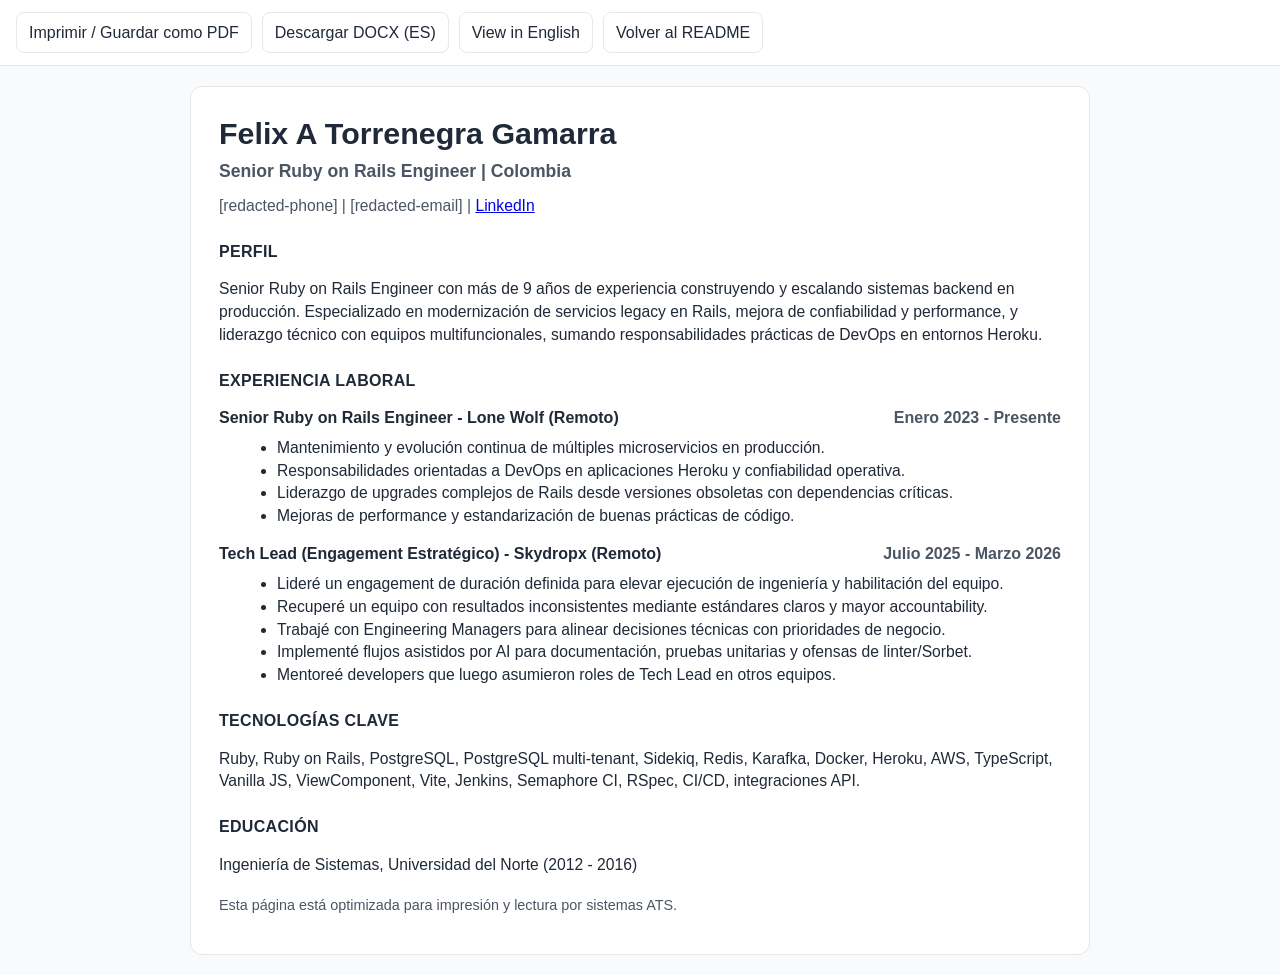
==== docs/cv/es/index.html @ f995a141 "Remove PDF CV and update README with enhanced profile, employment history, and contact information." ====
<!doctype html>
<html lang="es">
  <head>
    <meta charset="utf-8" />
    <meta name="viewport" content="width=device-width, initial-scale=1" />
    <title>Felix A Torrenegra Gamarra - CV (ES)</title>
    <link rel="stylesheet" href="../styles.css" />
  </head>
  <body>
    <div class="toolbar">
      <button onclick="window.print()">Imprimir / Guardar como PDF</button>
      <a href="../../../Felix_A_Torrenegra_Gamarra_-_Senior_Ruby_on_Rails_Engineer_Professional_ES.docx" download>Descargar DOCX (ES)</a>
      <a href="../en/">View in English</a>
      <a href="../../../README.es.md">Volver al README</a>
    </div>

    <main class="cv">
      <h1>Felix A Torrenegra Gamarra</h1>
      <h2>Senior Ruby on Rails Engineer | Colombia</h2>
      <p class="contact">
        [redacted-phone] | [redacted-email] |
        <a href="https://www.linkedin.com/in/felix-a-t-46b80a123/">LinkedIn</a>
      </p>

      <h3>Perfil</h3>
      <p>
        Senior Ruby on Rails Engineer con más de 9 años de experiencia construyendo y escalando sistemas backend en producción.
        Especializado en modernización de servicios legacy en Rails, mejora de confiabilidad y performance, y liderazgo técnico
        con equipos multifuncionales, sumando responsabilidades prácticas de DevOps en entornos Heroku.
      </p>

      <h3>Experiencia Laboral</h3>

      <section class="job">
        <div class="job-header">
          <div class="job-title">Senior Ruby on Rails Engineer - Lone Wolf (Remoto)</div>
          <div class="job-date">Enero 2023 - Presente</div>
        </div>
        <ul>
          <li>Mantenimiento y evolución continua de múltiples microservicios en producción.</li>
          <li>Responsabilidades orientadas a DevOps en aplicaciones Heroku y confiabilidad operativa.</li>
          <li>Liderazgo de upgrades complejos de Rails desde versiones obsoletas con dependencias críticas.</li>
          <li>Mejoras de performance y estandarización de buenas prácticas de código.</li>
        </ul>
      </section>

      <section class="job">
        <div class="job-header">
          <div class="job-title">Tech Lead (Engagement Estratégico) - Skydropx (Remoto)</div>
          <div class="job-date">Julio 2025 - Marzo 2026</div>
        </div>
        <ul>
          <li>Lideré un engagement de duración definida para elevar ejecución de ingeniería y habilitación del equipo.</li>
          <li>Recuperé un equipo con resultados inconsistentes mediante estándares claros y mayor accountability.</li>
          <li>Trabajé con Engineering Managers para alinear decisiones técnicas con prioridades de negocio.</li>
          <li>Implementé flujos asistidos por AI para documentación, pruebas unitarias y ofensas de linter/Sorbet.</li>
          <li>Mentoreé developers que luego asumieron roles de Tech Lead en otros equipos.</li>
        </ul>
      </section>

      <h3>Tecnologías Clave</h3>
      <p>
        Ruby, Ruby on Rails, PostgreSQL, PostgreSQL multi-tenant, Sidekiq, Redis, Karafka, Docker, Heroku, AWS, TypeScript,
        Vanilla JS, ViewComponent, Vite, Jenkins, Semaphore CI, RSpec, CI/CD, integraciones API.
      </p>

      <h3>Educación</h3>
      <p>Ingeniería de Sistemas, Universidad del Norte (2012 - 2016)</p>

      <p class="footer-note">Esta página está optimizada para impresión y lectura por sistemas ATS.</p>
    </main>
  </body>
</html>
---- docs/cv/styles.css ----
:root {
  --text: #1f2937;
  --muted: #4b5563;
  --line: #e5e7eb;
  --bg: #f8fafc;
}

* {
  box-sizing: border-box;
}

body {
  margin: 0;
  font-family: Calibri, "Segoe UI", Arial, sans-serif;
  color: var(--text);
  background: var(--bg);
  line-height: 1.45;
}

.toolbar {
  position: sticky;
  top: 0;
  z-index: 10;
  display: flex;
  gap: 10px;
  padding: 12px 16px;
  border-bottom: 1px solid var(--line);
  background: #ffffff;
}

.toolbar a,
.toolbar button {
  font: inherit;
  border: 1px solid var(--line);
  background: #fff;
  color: var(--text);
  padding: 8px 12px;
  border-radius: 8px;
  cursor: pointer;
  text-decoration: none;
}

.cv {
  max-width: 900px;
  margin: 20px auto;
  padding: 24px 28px;
  background: #fff;
  border: 1px solid var(--line);
  border-radius: 12px;
}

h1 {
  margin: 0;
  font-size: 1.9rem;
}

h2 {
  margin: 4px 0 0;
  font-size: 1.1rem;
  color: var(--muted);
  font-weight: 600;
}

h3 {
  margin: 22px 0 8px;
  font-size: 1rem;
  letter-spacing: 0.02em;
  text-transform: uppercase;
}

p,
li {
  font-size: 0.98rem;
}

.contact {
  margin-top: 10px;
  color: var(--muted);
}

.job {
  margin: 14px 0;
}

.job-header {
  display: flex;
  justify-content: space-between;
  gap: 12px;
  flex-wrap: wrap;
}

.job-title {
  font-weight: 700;
}

.job-date {
  color: var(--muted);
  font-weight: 600;
}

ul {
  margin: 8px 0 0 18px;
}

.footer-note {
  margin-top: 18px;
  color: var(--muted);
  font-size: 0.9rem;
}

@media print {
  body {
    background: #fff;
  }
  .toolbar {
    display: none;
  }
  .cv {
    border: 0;
    border-radius: 0;
    margin: 0;
    max-width: none;
    padding: 0;
  }
}
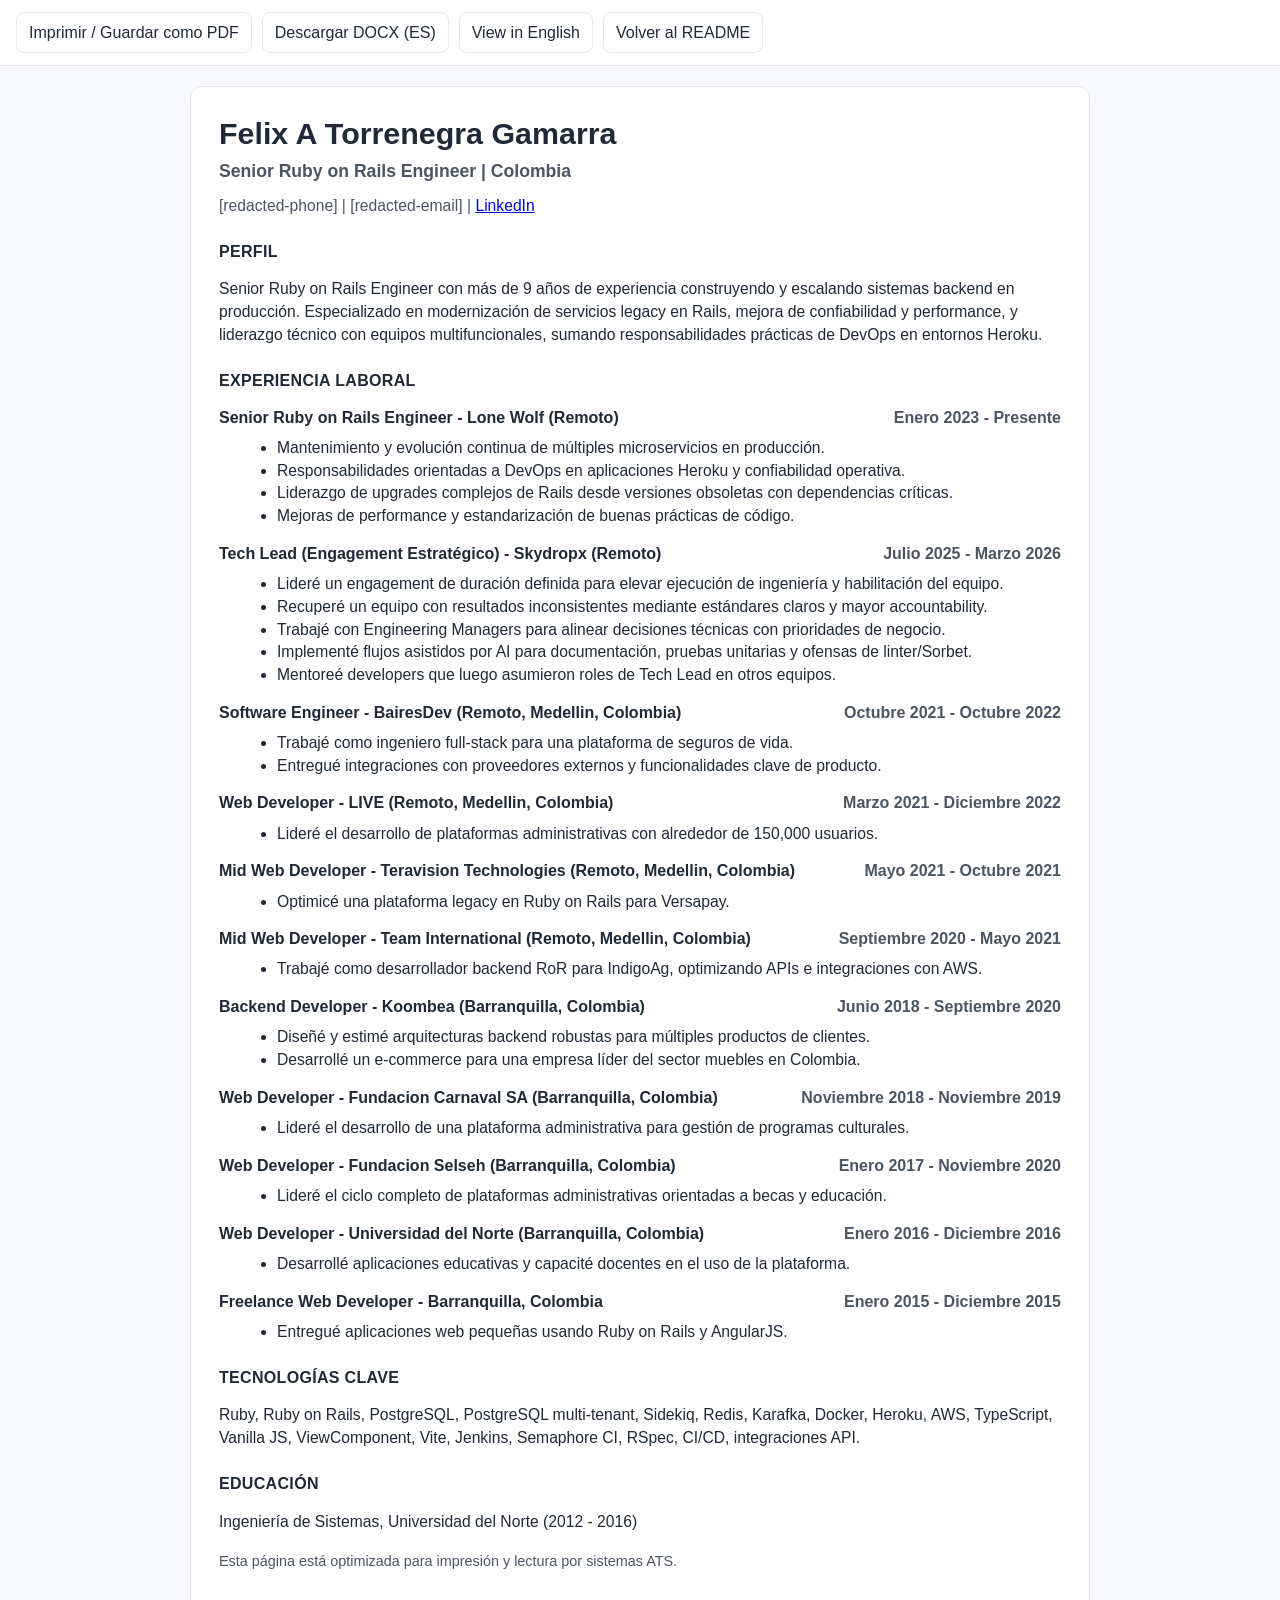
==== commit df8b50d3: "Update CV links in README files and expand employment history in HTML CVs for both English and Spani" ====
--- a/docs/cv/es/index.html
+++ b/docs/cv/es/index.html
@@ -58,6 +58,98 @@
         </ul>
       </section>
 
+      <section class="job">
+        <div class="job-header">
+          <div class="job-title">Software Engineer - BairesDev (Remoto, Medellin, Colombia)</div>
+          <div class="job-date">Octubre 2021 - Octubre 2022</div>
+        </div>
+        <ul>
+          <li>Trabajé como ingeniero full-stack para una plataforma de seguros de vida.</li>
+          <li>Entregué integraciones con proveedores externos y funcionalidades clave de producto.</li>
+        </ul>
+      </section>
+
+      <section class="job">
+        <div class="job-header">
+          <div class="job-title">Web Developer - LIVE (Remoto, Medellin, Colombia)</div>
+          <div class="job-date">Marzo 2021 - Diciembre 2022</div>
+        </div>
+        <ul>
+          <li>Lideré el desarrollo de plataformas administrativas con alrededor de 150,000 usuarios.</li>
+        </ul>
+      </section>
+
+      <section class="job">
+        <div class="job-header">
+          <div class="job-title">Mid Web Developer - Teravision Technologies (Remoto, Medellin, Colombia)</div>
+          <div class="job-date">Mayo 2021 - Octubre 2021</div>
+        </div>
+        <ul>
+          <li>Optimicé una plataforma legacy en Ruby on Rails para Versapay.</li>
+        </ul>
+      </section>
+
+      <section class="job">
+        <div class="job-header">
+          <div class="job-title">Mid Web Developer - Team International (Remoto, Medellin, Colombia)</div>
+          <div class="job-date">Septiembre 2020 - Mayo 2021</div>
+        </div>
+        <ul>
+          <li>Trabajé como desarrollador backend RoR para IndigoAg, optimizando APIs e integraciones con AWS.</li>
+        </ul>
+      </section>
+
+      <section class="job">
+        <div class="job-header">
+          <div class="job-title">Backend Developer - Koombea (Barranquilla, Colombia)</div>
+          <div class="job-date">Junio 2018 - Septiembre 2020</div>
+        </div>
+        <ul>
+          <li>Diseñé y estimé arquitecturas backend robustas para múltiples productos de clientes.</li>
+          <li>Desarrollé un e-commerce para una empresa líder del sector muebles en Colombia.</li>
+        </ul>
+      </section>
+
+      <section class="job">
+        <div class="job-header">
+          <div class="job-title">Web Developer - Fundacion Carnaval SA (Barranquilla, Colombia)</div>
+          <div class="job-date">Noviembre 2018 - Noviembre 2019</div>
+        </div>
+        <ul>
+          <li>Lideré el desarrollo de una plataforma administrativa para gestión de programas culturales.</li>
+        </ul>
+      </section>
+
+      <section class="job">
+        <div class="job-header">
+          <div class="job-title">Web Developer - Fundacion Selseh (Barranquilla, Colombia)</div>
+          <div class="job-date">Enero 2017 - Noviembre 2020</div>
+        </div>
+        <ul>
+          <li>Lideré el ciclo completo de plataformas administrativas orientadas a becas y educación.</li>
+        </ul>
+      </section>
+
+      <section class="job">
+        <div class="job-header">
+          <div class="job-title">Web Developer - Universidad del Norte (Barranquilla, Colombia)</div>
+          <div class="job-date">Enero 2016 - Diciembre 2016</div>
+        </div>
+        <ul>
+          <li>Desarrollé aplicaciones educativas y capacité docentes en el uso de la plataforma.</li>
+        </ul>
+      </section>
+
+      <section class="job">
+        <div class="job-header">
+          <div class="job-title">Freelance Web Developer - Barranquilla, Colombia</div>
+          <div class="job-date">Enero 2015 - Diciembre 2015</div>
+        </div>
+        <ul>
+          <li>Entregué aplicaciones web pequeñas usando Ruby on Rails y AngularJS.</li>
+        </ul>
+      </section>
+
       <h3>Tecnologías Clave</h3>
       <p>
         Ruby, Ruby on Rails, PostgreSQL, PostgreSQL multi-tenant, Sidekiq, Redis, Karafka, Docker, Heroku, AWS, TypeScript,
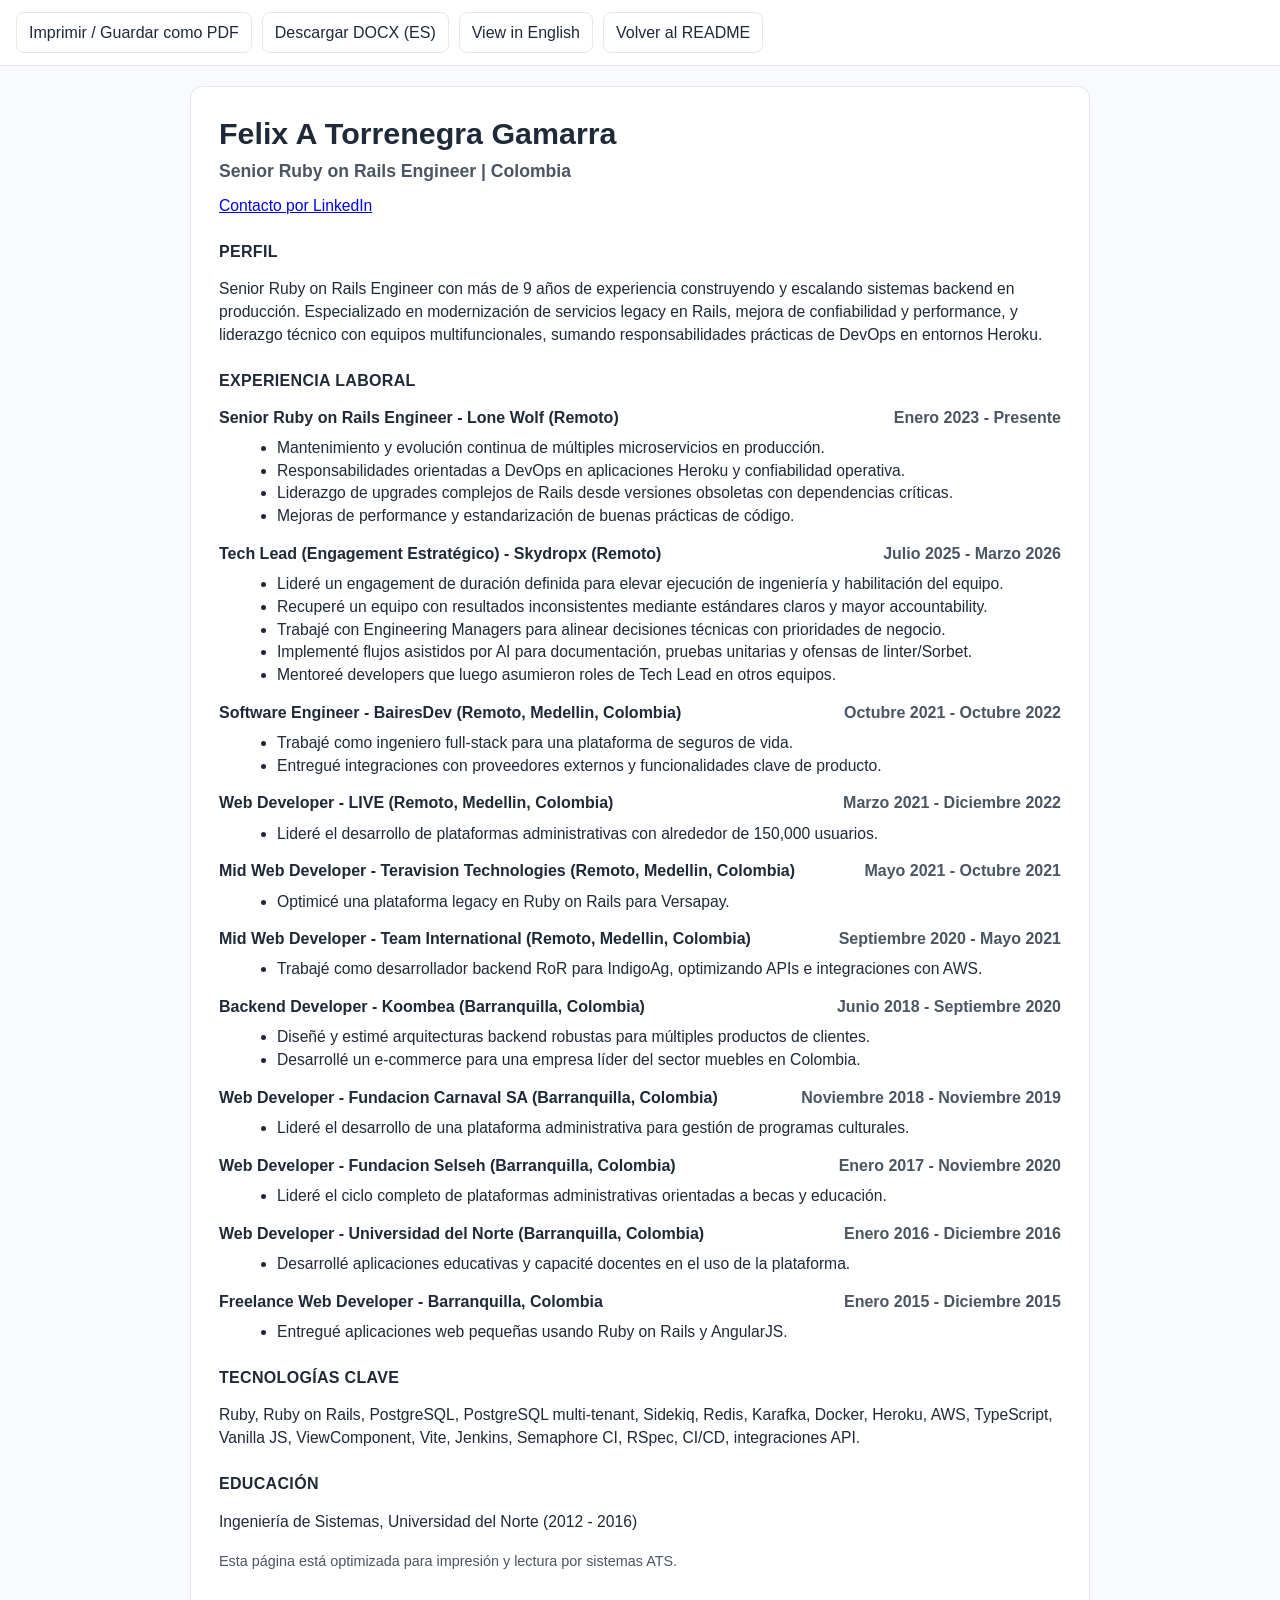
==== commit f6b5448f: "Remove phone number and email from contact information in README and CV HTML files, replacing them w" ====
--- a/docs/cv/es/index.html
+++ b/docs/cv/es/index.html
@@ -18,8 +18,7 @@
       <h1>Felix A Torrenegra Gamarra</h1>
       <h2>Senior Ruby on Rails Engineer | Colombia</h2>
       <p class="contact">
-        [redacted-phone] | [redacted-email] |
-        <a href="https://www.linkedin.com/in/felix-a-t-46b80a123/">LinkedIn</a>
+        <a href="https://www.linkedin.com/in/felix-a-t-46b80a123/">Contacto por LinkedIn</a>
       </p>
 
       <h3>Perfil</h3>
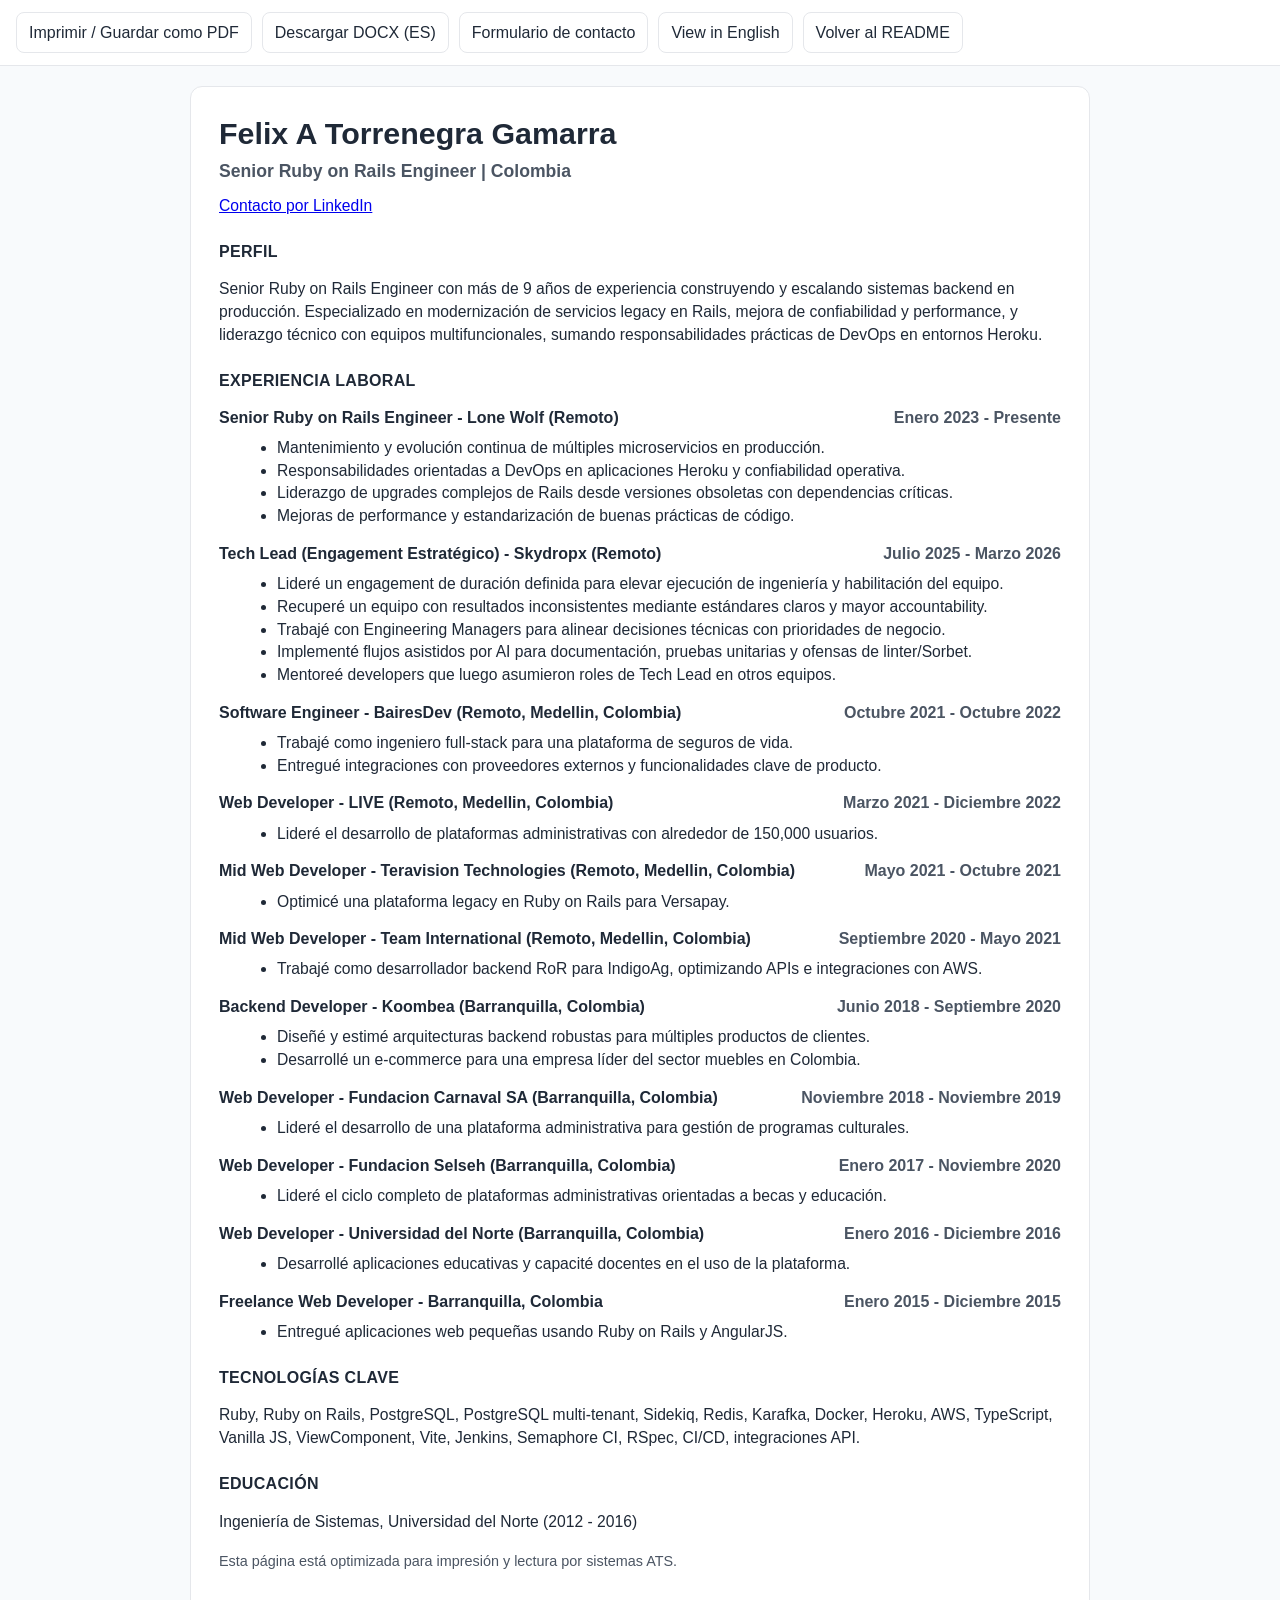
==== commit fd2b80d8: "Add contact form links to README and CV HTML files for improved accessibility" ====
--- a/docs/cv/es/index.html
+++ b/docs/cv/es/index.html
@@ -10,6 +10,7 @@
     <div class="toolbar">
       <button onclick="window.print()">Imprimir / Guardar como PDF</button>
       <a href="../../../Felix_A_Torrenegra_Gamarra_-_Senior_Ruby_on_Rails_Engineer_Professional_ES.docx" download>Descargar DOCX (ES)</a>
+      <a href="https://forms.gle/b7iDE7fTMTki6ciy9" target="_blank" rel="noopener noreferrer">Formulario de contacto</a>
       <a href="../en/">View in English</a>
       <a href="../../../README.es.md">Volver al README</a>
     </div>
